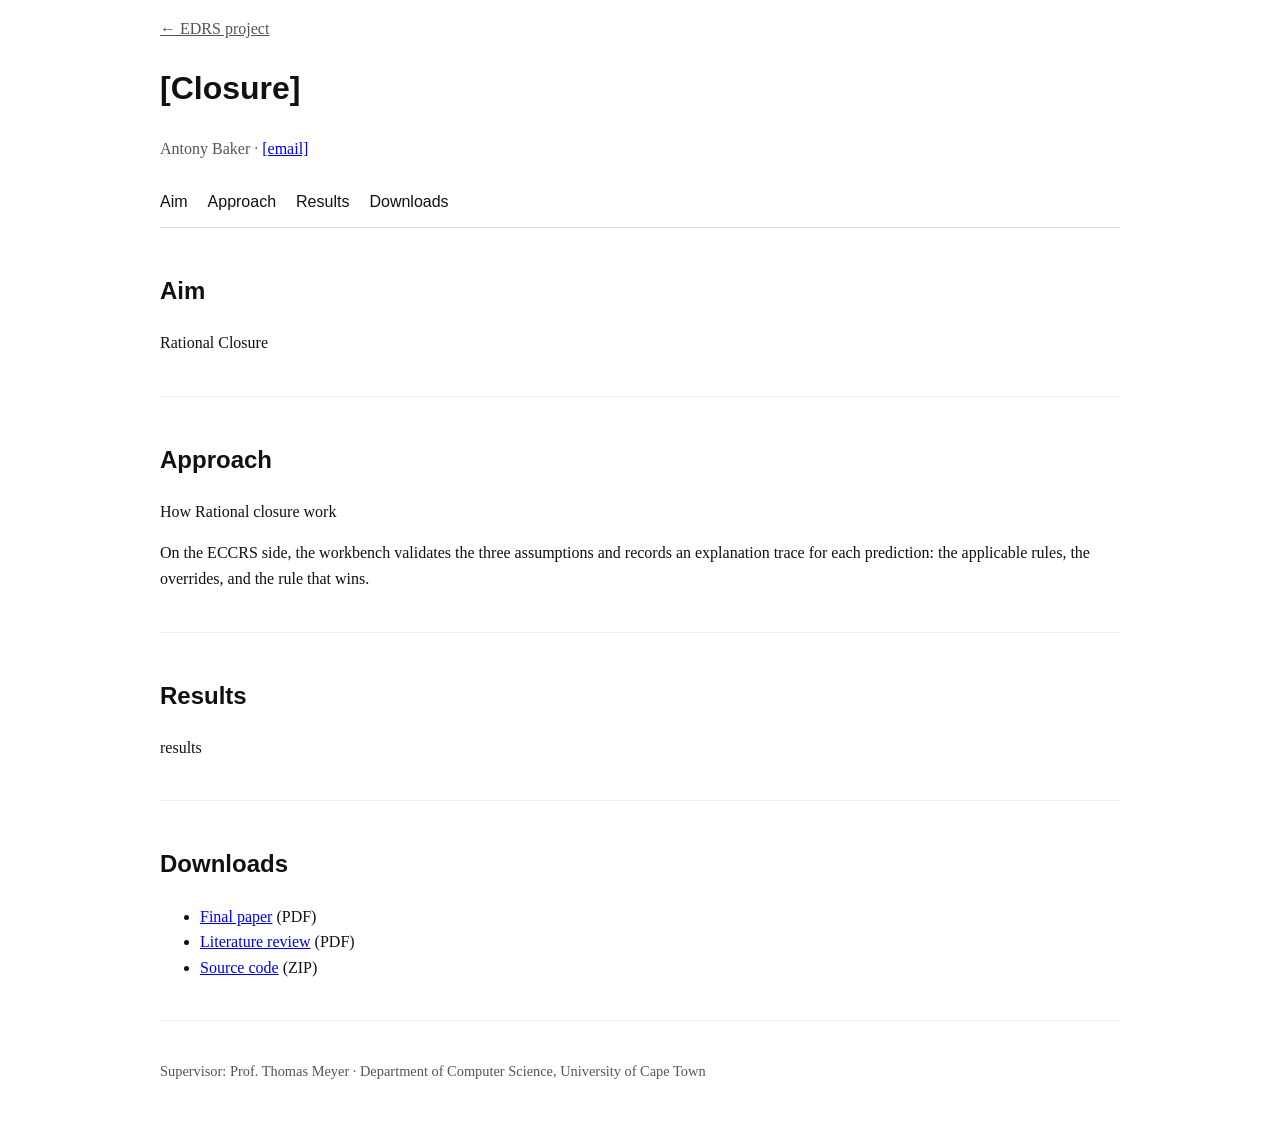
==== antony/index.html @ 64599790 "layout" ====
<!DOCTYPE html>
<html lang="en">
<head>
  <meta charset="utf-8">
  <meta name="viewport" content="width=device-width, initial-scale=1">
  <title>Antony Baker: [Closure] | EDRS</title>
  <link rel="stylesheet" href="../style.css">
</head>
<body>

<header>
  <p class="back"><a href="../index.html">&larr; EDRS project</a></p>
  <h1>[Closure]</h1>
  <p class="byline">Antony Baker &middot; <a href="mailto:[email]">[email]</a></p>
  <nav>
    <a href="#aim">Aim</a>
    <a href="#approach">Approach</a>
    <a href="#results">Results</a>
    <a href="#downloads">Downloads</a>
  </nav>
</header>

<main>

  <section id="aim">
    <h2>Aim</h2>
    <p>
                    Rational Closure
    </p>
  </section>

  <section id="approach">
    <h2>Approach</h2>
    <p>
                    How Rational closure work
    </p>
    <p>
      On the ECCRS side, the workbench validates the three assumptions and records an explanation
      trace for each prediction: the applicable rules, the overrides, and the rule that wins.
    </p>
  </section>

  <section id="results">
    <h2>Results</h2>
    <p>
                    results
    </p>
  </section>

  <section id="downloads">
    <h2>Downloads</h2>
    <ul>
      <li><a href="docs/paper.pdf">Final paper</a> (PDF)</li>
      <li><a href="docs/literature-review.pdf">Literature review</a> (PDF)</li>
      <li><a href="docs/edrs-workbench.zip">Source code</a> (ZIP)</li>
    </ul>
  </section>

</main>

<footer>
  <p>Supervisor: Prof. Thomas Meyer &middot; Department of Computer Science, University of Cape Town</p>
</footer>

</body>
</html>
---- style.css ----
body 
{
  margin: 0;
  font-family: Georgia, "Times New Roman", serif;
  line-height: 1.6;
  color: #111;
  background: #fff;
}

header, main, footer 
{
  max-width: 960px;
  margin: 0 auto;
  padding: 0 20px;
}

header img 
{
    width: 100%; 
    height: auto; 
    display: block; 
}

h1, h2, h3, nav, th, .card strong
{
  font-family: Helvetica, Arial, sans-serif;
}

nav 
{
  display: flex;
  flex-wrap: wrap;
  gap: 20px;
  padding: 12px 0;
  border-bottom: 1px solid #ddd;
}

nav a
{ 
    color: #111; 
    text-decoration: none; 
}
nav a:hover 
{ 
    text-decoration: underline; 
}

section 
{ 
    padding: 24px 0; 
    border-bottom: 1px solid #eee; 
}


figure 
{ 
    margin: 20px 0; 
}

figure img 
{ 
    max-width: 100%; 
    height: auto; 
    display: block; 
    margin: 0 auto; 
}

figcaption 
{ font-size: 0.9em; 
    color: #555; 
    text-align: center;
}

table 
{ 
    border-collapse: collapse; 
    margin: 20px 0; 
    width: 100%; 
}

caption 
{
    text-align: left; 
    font-size: 0.9em; 
    color: #555; 
    margin-bottom: 6px; 
}

th, td 
{ 
    padding: 6px 10px; 
    border-bottom: 1px solid #ddd; 
    text-align: left; 
}

.cards 
{ 
    display: grid; 
    grid-template-columns: repeat(auto-fit, minmax(220px, 1fr)); 
    gap: 16px; 
}

.card 
{
    display: block;
    padding: 16px; 
    border: 1px solid #ddd; 
    color: #111; 
    text-decoration: none; 
}

.card span 
{
    display: block; 
    color: #555; 
}

.card:hover 
{ 
    border-color: #111; 
}

.back a, .byline 
{
    color: #555; 
}

footer 
{ 
    padding: 24px 20px; 
    font-size: 0.9em; 
    color: #555; 
}
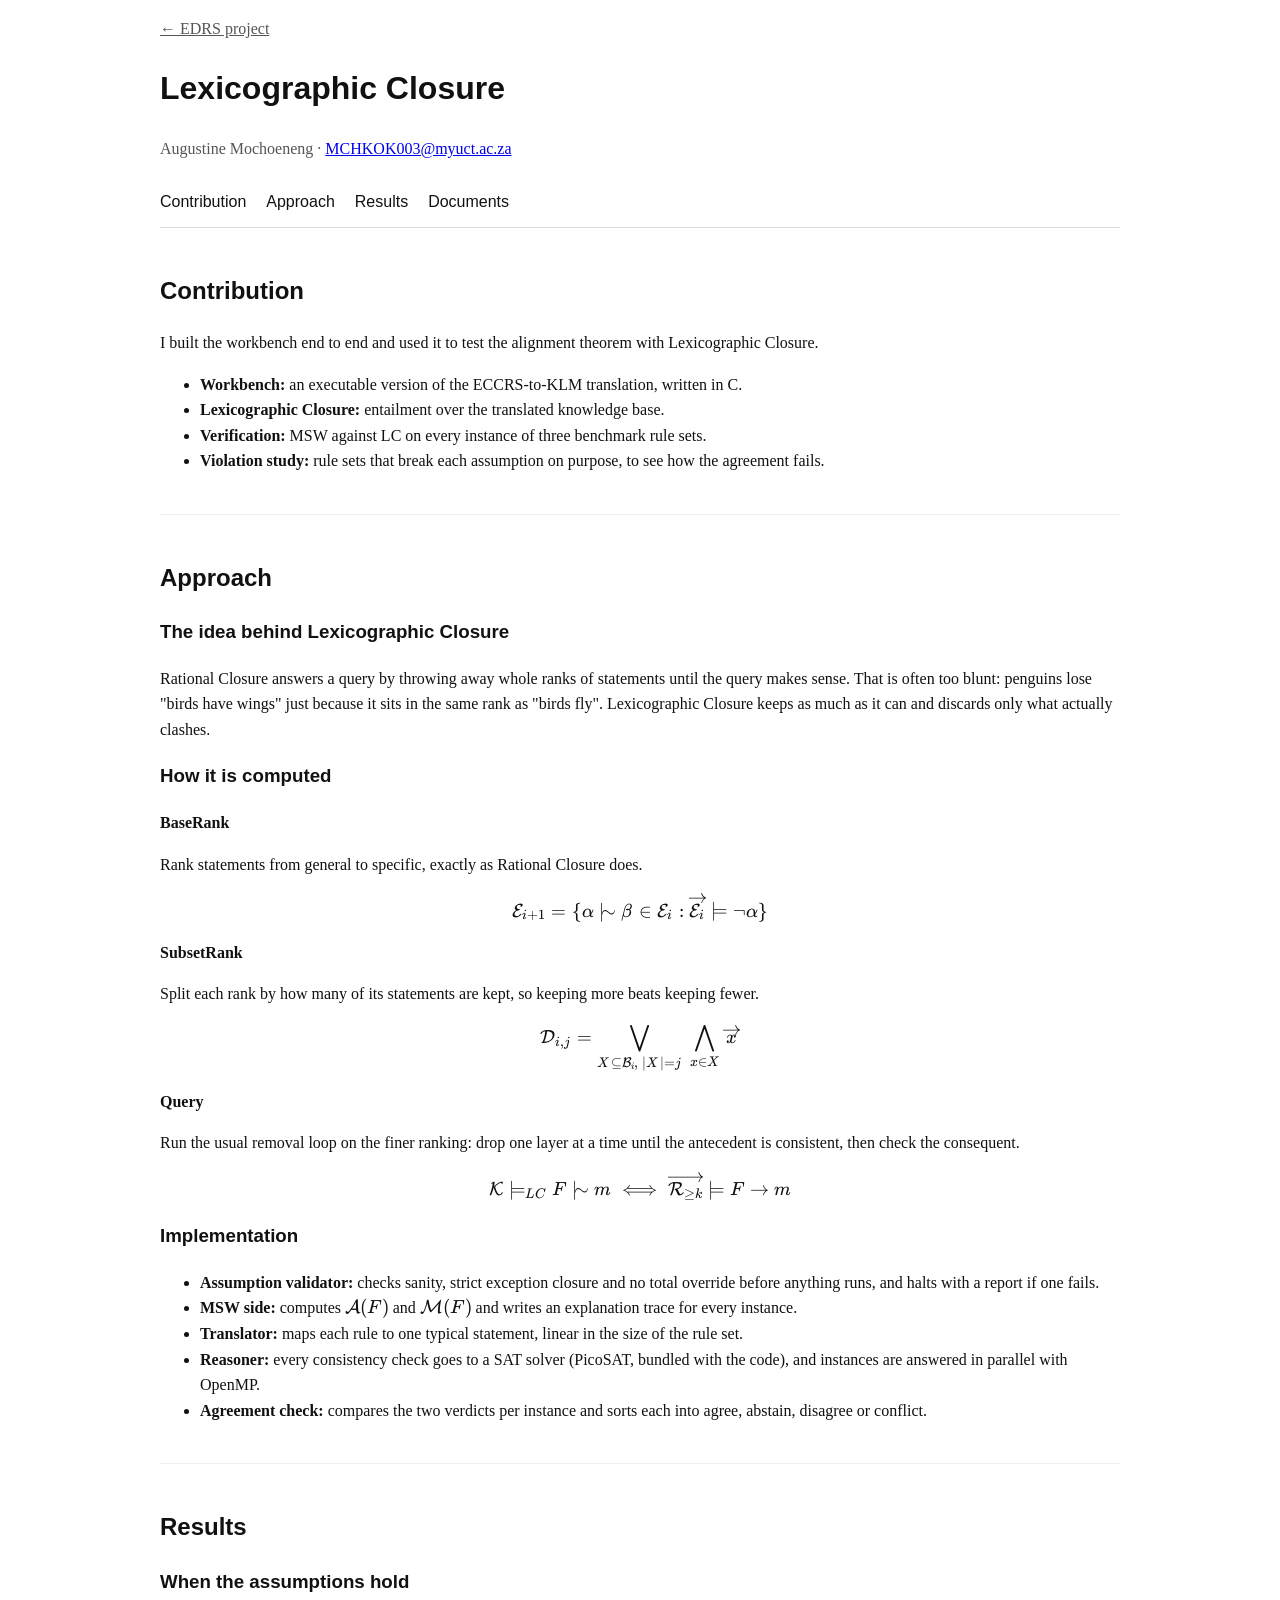
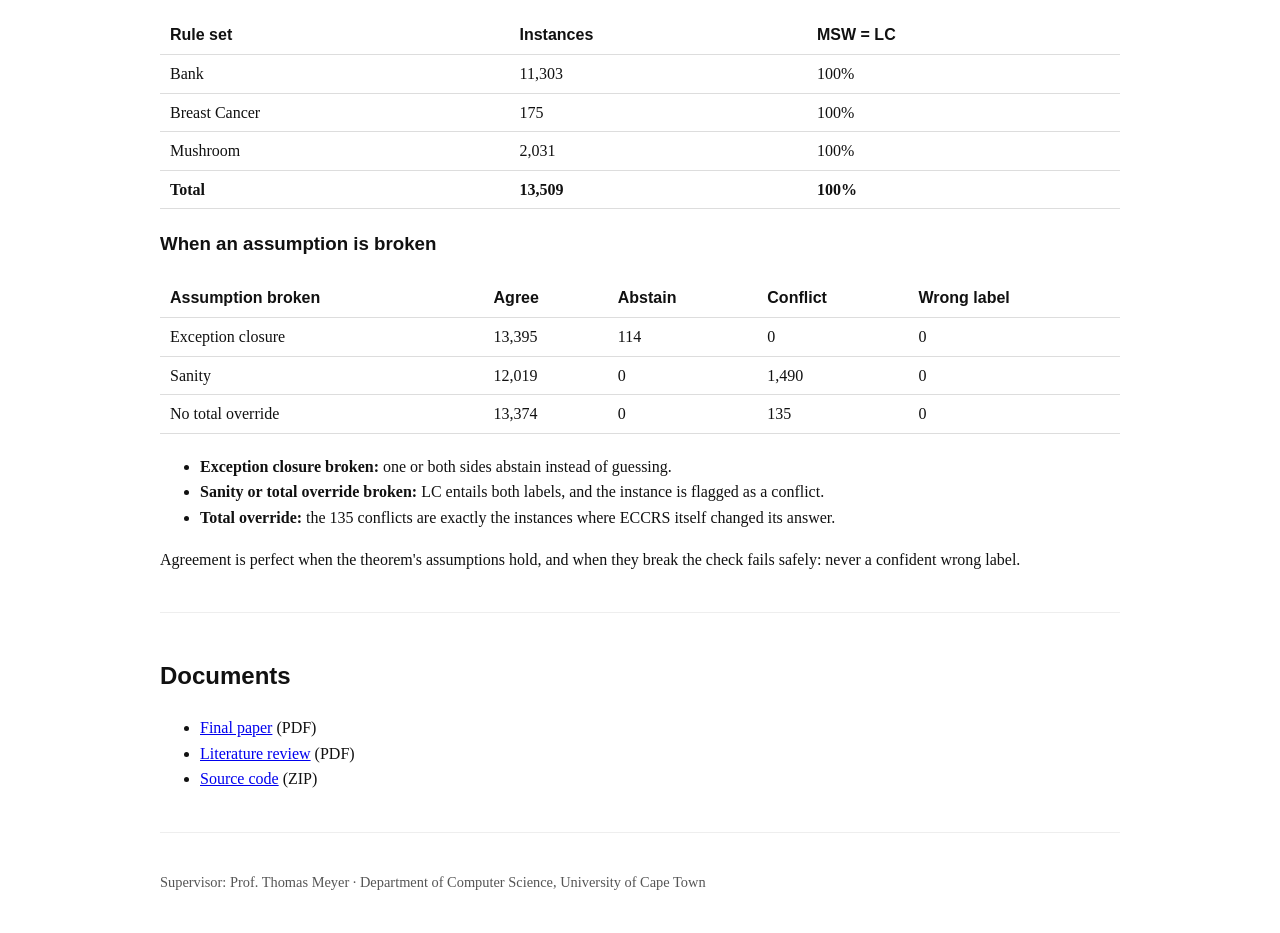
==== commit 125b8f4d: "different contributions" ====
--- a/antony/index.html
+++ b/antony/index.html
@@ -3,52 +3,147 @@
 <head>
   <meta charset="utf-8">
   <meta name="viewport" content="width=device-width, initial-scale=1">
-  <title>Antony Baker: [Closure] | EDRS</title>
+  <title>Augustine Mochoeneng: Lexicographic Closure | EDRS</title>
   <link rel="stylesheet" href="../style.css">
+  <link rel="stylesheet" href="../katex/katex.min.css">
+  <script defer src="../katex/katex.min.js"></script>
+  <script defer src="../katex/contrib/auto-render.min.js"></script>
+  <script>
+    document.addEventListener("DOMContentLoaded", function () {
+      renderMathInElement(document.body, {
+        delimiters: [
+          { left: "$$", right: "$$", display: true },
+          { left: "$", right: "$", display: false }
+        ],
+        macros: { "\\dent": "\\mathrel{\\mid\\!\\sim}" }
+      });
+    });
+  </script>
 </head>
 <body>
 
 <header>
   <p class="back"><a href="../index.html">&larr; EDRS project</a></p>
-  <h1>[Closure]</h1>
-  <p class="byline">Antony Baker &middot; <a href="mailto:[email]">[email]</a></p>
+  <h1>Lexicographic Closure</h1>
+  <p class="byline">Augustine Mochoeneng &middot; <a href="mailto:MCHKOK003@myuct.ac.za">MCHKOK003@myuct.ac.za</a></p>
   <nav>
-    <a href="#aim">Aim</a>
+    <a href="#contribution">Contribution</a>
     <a href="#approach">Approach</a>
     <a href="#results">Results</a>
-    <a href="#downloads">Downloads</a>
+    <a href="#documents">Documents</a>
   </nav>
 </header>
 
 <main>
 
-  <section id="aim">
-    <h2>Aim</h2>
+  <section id="contribution" class="explain">
+    <h2>Contribution</h2>
+    <p class="lead">
+      I built the workbench end to end and used it to test the alignment theorem with
+      Lexicographic Closure.
+    </p>
+    <ul class="rules">
+      <li><b>Workbench:</b> an executable version of the ECCRS-to-KLM translation, written in C.</li>
+      <li><b>Lexicographic Closure:</b> entailment over the translated knowledge base.</li>
+      <li><b>Verification:</b> MSW against LC on every instance of three benchmark rule sets.</li>
+      <li><b>Violation study:</b> rule sets that break each assumption on purpose, to see how the
+        agreement fails.</li>
+    </ul>
+  </section>
+
+  <section id="approach" class="explain">
+    <h2>Approach</h2>
+
+    <h3>The idea behind Lexicographic Closure</h3>
     <p>
-                    Rational Closure
+      Rational Closure answers a query by throwing away whole ranks of statements until the
+      query makes sense. That is often too blunt: penguins lose "birds have wings" just because
+      it sits in the same rank as "birds fly". Lexicographic Closure keeps as much as it can and
+      discards only what actually clashes.
+    </p>
+
+    <h3>How it is computed</h3>
+    <div class="steps">
+      <div class="step">
+        <div class="what">
+          <strong>BaseRank</strong>
+          <p>Rank statements from general to specific, exactly as Rational Closure does.</p>
+        </div>
+        $$\mathcal{E}_{i+1} = \{ \alpha \dent \beta \in \mathcal{E}_i : \overrightarrow{\mathcal{E}_i} \models \neg\alpha \}$$
+      </div>
+      <div class="step">
+        <div class="what">
+          <strong>SubsetRank</strong>
+          <p>Split each rank by how many of its statements are kept, so keeping more beats keeping fewer.</p>
+        </div>
+        $$\mathcal{D}_{i,j} = \bigvee_{X \subseteq \mathcal{B}_i,\ |X| = j} \ \bigwedge_{x \in X} \overrightarrow{x}$$
+      </div>
+      <div class="step">
+        <div class="what">
+          <strong>Query</strong>
+          <p>Run the usual removal loop on the finer ranking: drop one layer at a time until the
+            antecedent is consistent, then check the consequent.</p>
+        </div>
+        $$\mathcal{K} \models_{LC} F \dent m \iff \overrightarrow{\mathcal{R}_{\geq k}} \models F \rightarrow m$$
+      </div>
+    </div>
+
+    <h3>Implementation</h3>
+    <ul class="rules">
+      <li><b>Assumption validator:</b> checks sanity, strict exception closure and no total override
+        before anything runs, and halts with a report if one fails.</li>
+      <li><b>MSW side:</b> computes $\mathcal{A}(F)$ and $\mathcal{M}(F)$ and writes an explanation
+        trace for every instance.</li>
+      <li><b>Translator:</b> maps each rule to one typical statement, linear in the size of the rule set.</li>
+      <li><b>Reasoner:</b> every consistency check goes to a SAT solver (PicoSAT, bundled with the
+        code), and instances are answered in parallel with OpenMP.</li>
+      <li><b>Agreement check:</b> compares the two verdicts per instance and sorts each into agree,
+        abstain, disagree or conflict.</li>
+    </ul>
+  </section>
+
+  <section id="results" class="explain">
+    <h2>Results</h2>
+
+    <h3>When the assumptions hold</h3>
+    <table>
+      <thead>
+        <tr><th>Rule set</th><th>Instances</th><th>MSW = LC</th></tr>
+      </thead>
+      <tbody>
+        <tr><td>Bank</td><td>11,303</td><td>100%</td></tr>
+        <tr><td>Breast Cancer</td><td>175</td><td>100%</td></tr>
+        <tr><td>Mushroom</td><td>2,031</td><td>100%</td></tr>
+        <tr><td><b>Total</b></td><td><b>13,509</b></td><td><b>100%</b></td></tr>
+      </tbody>
+    </table>
+
+    <h3>When an assumption is broken</h3>
+    <table>
+      <thead>
+        <tr><th>Assumption broken</th><th>Agree</th><th>Abstain</th><th>Conflict</th><th>Wrong label</th></tr>
+      </thead>
+      <tbody>
+        <tr><td>Exception closure</td><td>13,395</td><td>114</td><td>0</td><td>0</td></tr>
+        <tr><td>Sanity</td><td>12,019</td><td>0</td><td>1,490</td><td>0</td></tr>
+        <tr><td>No total override</td><td>13,374</td><td>0</td><td>135</td><td>0</td></tr>
+      </tbody>
+    </table>
+    <ul class="rules">
+      <li><b>Exception closure broken:</b> one or both sides abstain instead of guessing.</li>
+      <li><b>Sanity or total override broken:</b> LC entails both labels, and the instance is
+        flagged as a conflict.</li>
+      <li><b>Total override:</b> the 135 conflicts are exactly the instances where ECCRS itself
+        changed its answer.</li>
+    </ul>
+    <p class="punchline">
+      Agreement is perfect when the theorem's assumptions hold, and when they break the check
+      fails safely: never a confident wrong label.
     </p>
   </section>
 
-  <section id="approach">
-    <h2>Approach</h2>
-    <p>
-                    How Rational closure work
-    </p>
-    <p>
-      On the ECCRS side, the workbench validates the three assumptions and records an explanation
-      trace for each prediction: the applicable rules, the overrides, and the rule that wins.
-    </p>
-  </section>
-
-  <section id="results">
-    <h2>Results</h2>
-    <p>
-                    results
-    </p>
-  </section>
-
-  <section id="downloads">
-    <h2>Downloads</h2>
+  <section id="documents">
+    <h2>Documents</h2>
     <ul>
       <li><a href="docs/paper.pdf">Final paper</a> (PDF)</li>
       <li><a href="docs/literature-review.pdf">Literature review</a> (PDF)</li>
@@ -64,4 +159,3 @@
 
 </body>
 </html>
-
--- a/style.css
+++ b/style.css
@@ -52,6 +52,10 @@
     border-bottom: 1px solid #eee; 
 }
 
+dt { font-family: Helvetica, Arial, sans-serif; font-weight: bold; margin-top: 12px; }
+dd { margin: 4px 0 0 20px; }
+code { font-family: "Courier New", monospace; }
+
 
 figure 
 { 
@@ -133,3 +137,197 @@
     color: #555; 
 }
 
+
+#eccrs .lead { font-size: 1.2em; }
+
+#eccrs .rules { display: grid; gap: 10px; margin: 16px 0; }
+#eccrs .rule {
+  display: flex;
+  flex-wrap: wrap;
+  align-items: center;
+  gap: 12px;
+  padding: 12px 16px;
+  border: 1px solid #ddd;
+  border-radius: 10px;
+  font-family: Helvetica, Arial, sans-serif;
+}
+#eccrs .rule.exception { margin-left: 32px; border-left: 4px solid #3F86C2; }
+#eccrs .rid { font-weight: bold; min-width: 28px; }
+#eccrs .body { flex: 1; }
+#eccrs .label { padding: 2px 12px; border-radius: 999px; font-size: 0.85em; font-weight: bold; }
+#eccrs .label.yes { background: #EAF3FB; color: #3F86C2; }
+#eccrs .label.no { background: #111; color: #fff; }
+#eccrs .tag { width: 100%; font-size: 0.8em; color: #3F86C2; margin-left: 40px; }
+
+#eccrs .steps { display: grid; gap: 12px; margin: 16px 0; }
+#eccrs .step {
+  display: flex;
+  flex-wrap: wrap;
+  align-items: center;
+  gap: 8px 24px;
+  padding: 16px 18px;
+  border: 1px solid #ddd;
+  border-radius: 12px;
+  overflow-x: auto;
+}
+#eccrs .lead 
+{
+    font-size: 1.2em; 
+}
+
+#eccrs .rules
+{
+  list-style: none;
+  padding: 0;
+  margin: 16px 0;
+}
+
+#eccrs .rules li
+{
+  padding: 4px 0;
+}
+
+#eccrs .tag
+{
+  font-size: 0.85em;
+  color: #555;
+}
+
+#eccrs .steps
+{
+  display: grid;
+  gap: 12px;
+  margin: 16px 0;
+}
+
+#eccrs .step
+{
+  display: flex;
+  flex-wrap: wrap;
+  align-items: center;
+  gap: 8px 24px;
+  padding: 16px 18px;
+  border: 1px solid #ddd;
+  border-radius: 12px;
+  overflow-x: auto;
+}
+
+#eccrs .step .what
+{
+  flex: 0 1 300px;
+}
+
+#eccrs .step strong
+{
+  font-family: Helvetica, Arial, sans-serif;
+}
+
+#eccrs .step p
+{
+  margin: 6px 0 0;
+  color: #555;
+}
+
+#eccrs .step .katex-display
+{
+  flex: 1;
+  margin: 0;
+}
+
+#eccrs .note
+{
+  font-size: 0.9em;
+  color: #555;
+}
+
+#eccrs .trace
+{
+  list-style: none;
+  padding: 0;
+  margin: 16px 0;
+}
+
+#eccrs .trace li
+{
+  padding: 6px 0;
+}
+
+#eccrs .trace .k
+{
+  display: inline-block;
+  min-width: 80px;
+  font-family: Helvetica, Arial, sans-serif;
+  font-size: 0.8em;
+  font-weight: bold;
+  text-transform: uppercase;
+  letter-spacing: 0.06em;
+  color: #3F86C2;
+}
+
+#eccrs .trace li.answer
+{
+  font-weight: bold;
+  font-size: 1.15em;
+}
+
+#eccrs .punchline
+{
+  font-size: 1.1em;
+}
+
+.wb
+{
+  width: 100%;
+  height: auto;
+  display: block;
+}
+
+.wb .lines
+{
+  fill: none;
+  stroke: #111;
+  stroke-width: 1.6;
+}
+
+.wb marker path
+{
+  fill: #111;
+}
+
+.wb rect
+{
+  stroke: #111;
+  stroke-width: 1.6;
+  transition: fill 0.15s;
+}
+
+.wb a text
+{
+  font: bold 17px Helvetica, Arial, sans-serif;
+  text-anchor: middle;
+  dominant-baseline: central;
+  fill: #111;
+  pointer-events: none;
+}
+
+.wb a
+{
+  cursor: pointer;
+}
+
+.wb a:hover rect,
+.wb a:focus rect
+{
+  fill: #CFE3F6;
+}
+
+.wb .lbl
+{
+  font: italic 13px Georgia, serif;
+  fill: #555;
+}
+
+html
+{
+  scroll-behavior: smooth;
+}
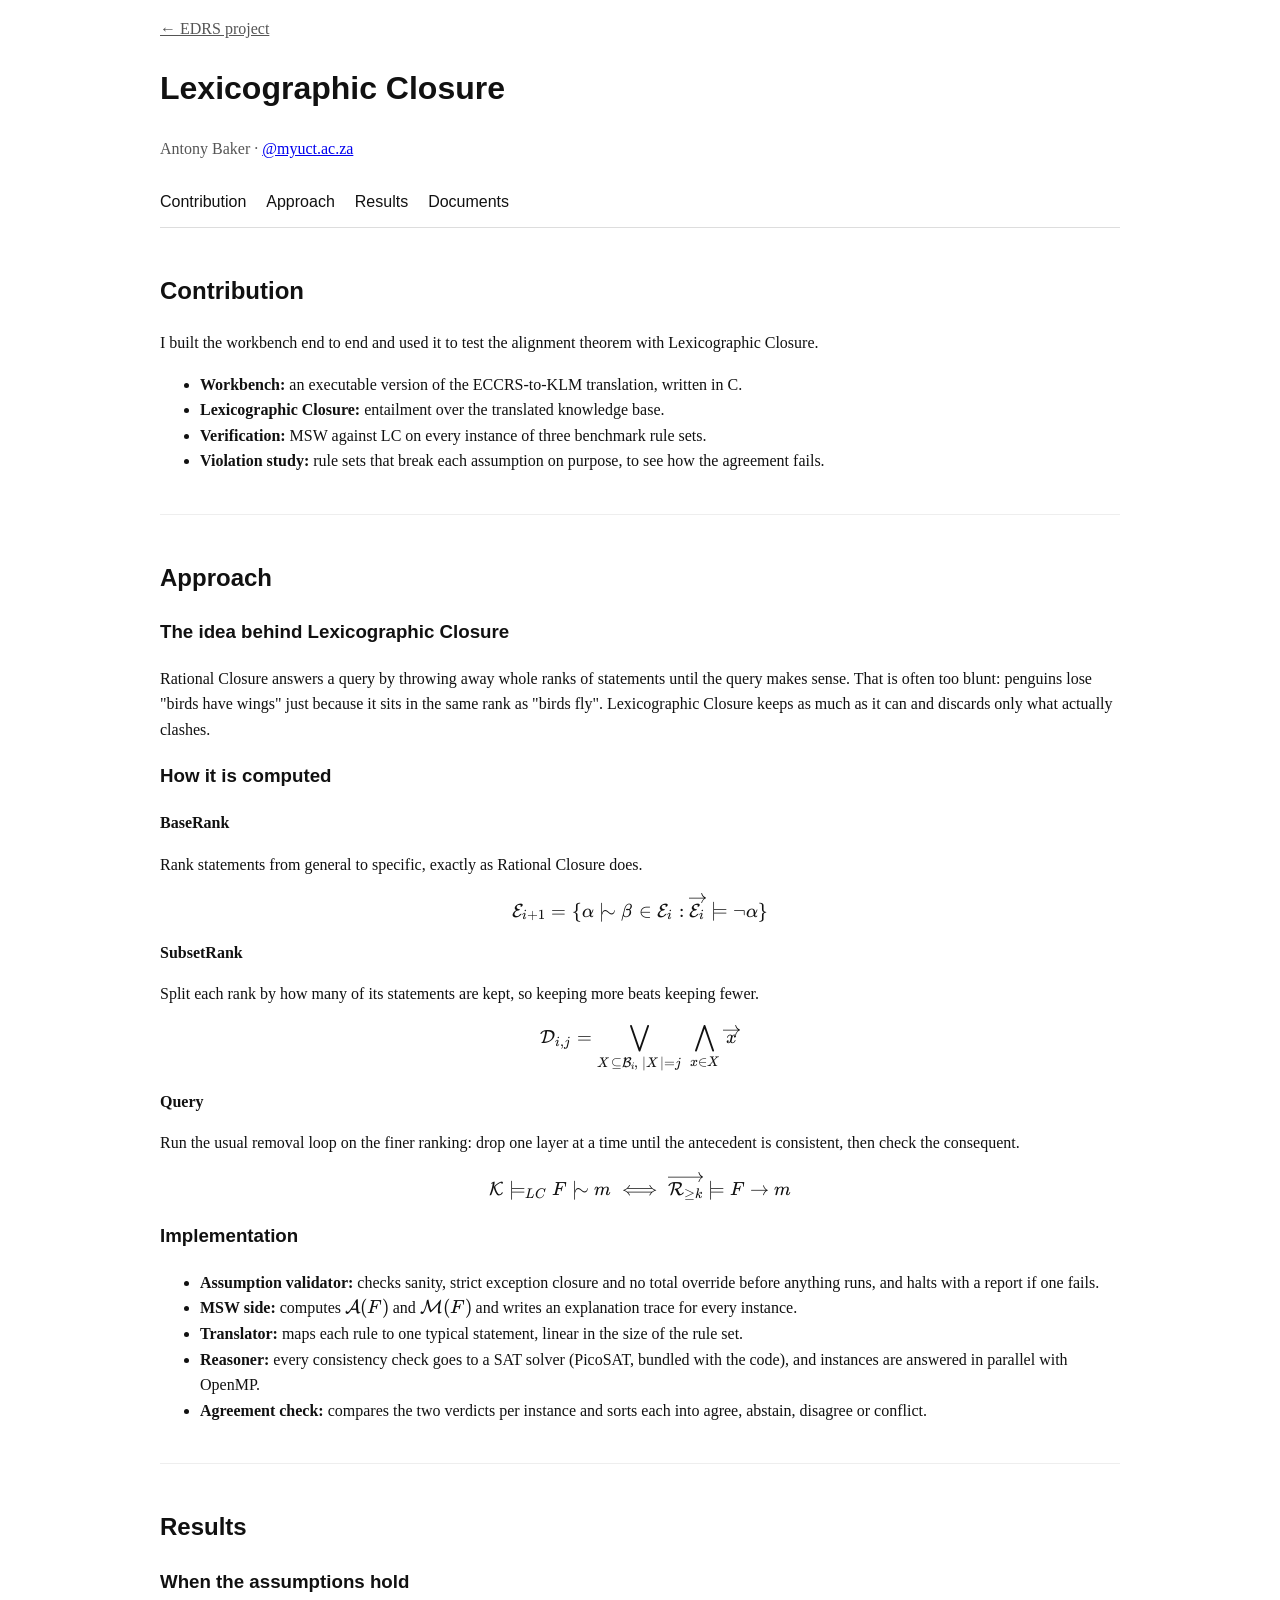
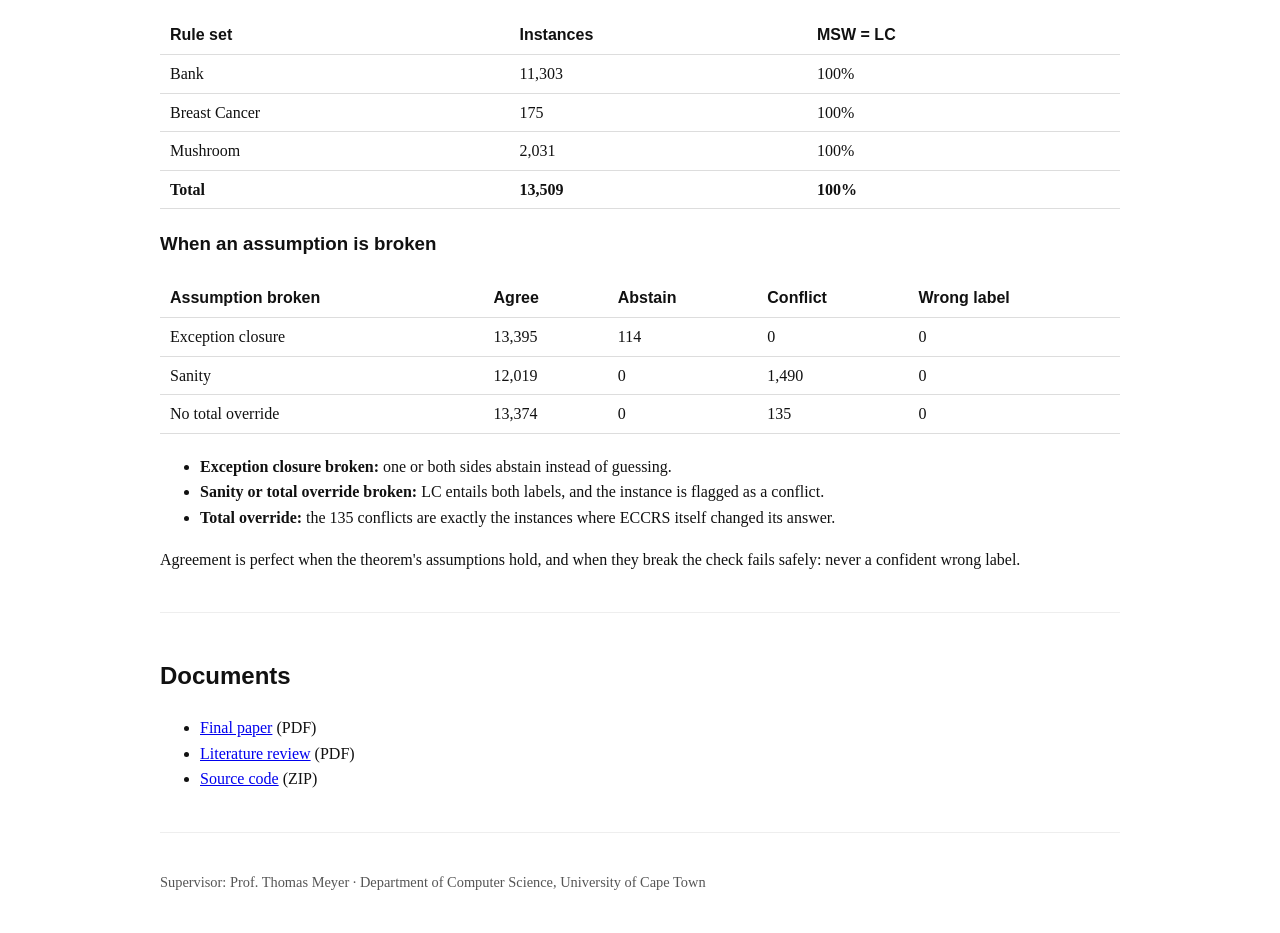
==== commit 311a8f1d: "dan's page" ====
--- a/antony/index.html
+++ b/antony/index.html
@@ -25,7 +25,7 @@
 <header>
   <p class="back"><a href="../index.html">&larr; EDRS project</a></p>
   <h1>Lexicographic Closure</h1>
-  <p class="byline">Augustine Mochoeneng &middot; <a href="mailto:MCHKOK003@myuct.ac.za">MCHKOK003@myuct.ac.za</a></p>
+  <p class="byline">Antony Baker &middot; <a href="mailto:MCHKOK003@myuct.ac.za">@myuct.ac.za</a></p>
   <nav>
     <a href="#contribution">Contribution</a>
     <a href="#approach">Approach</a>
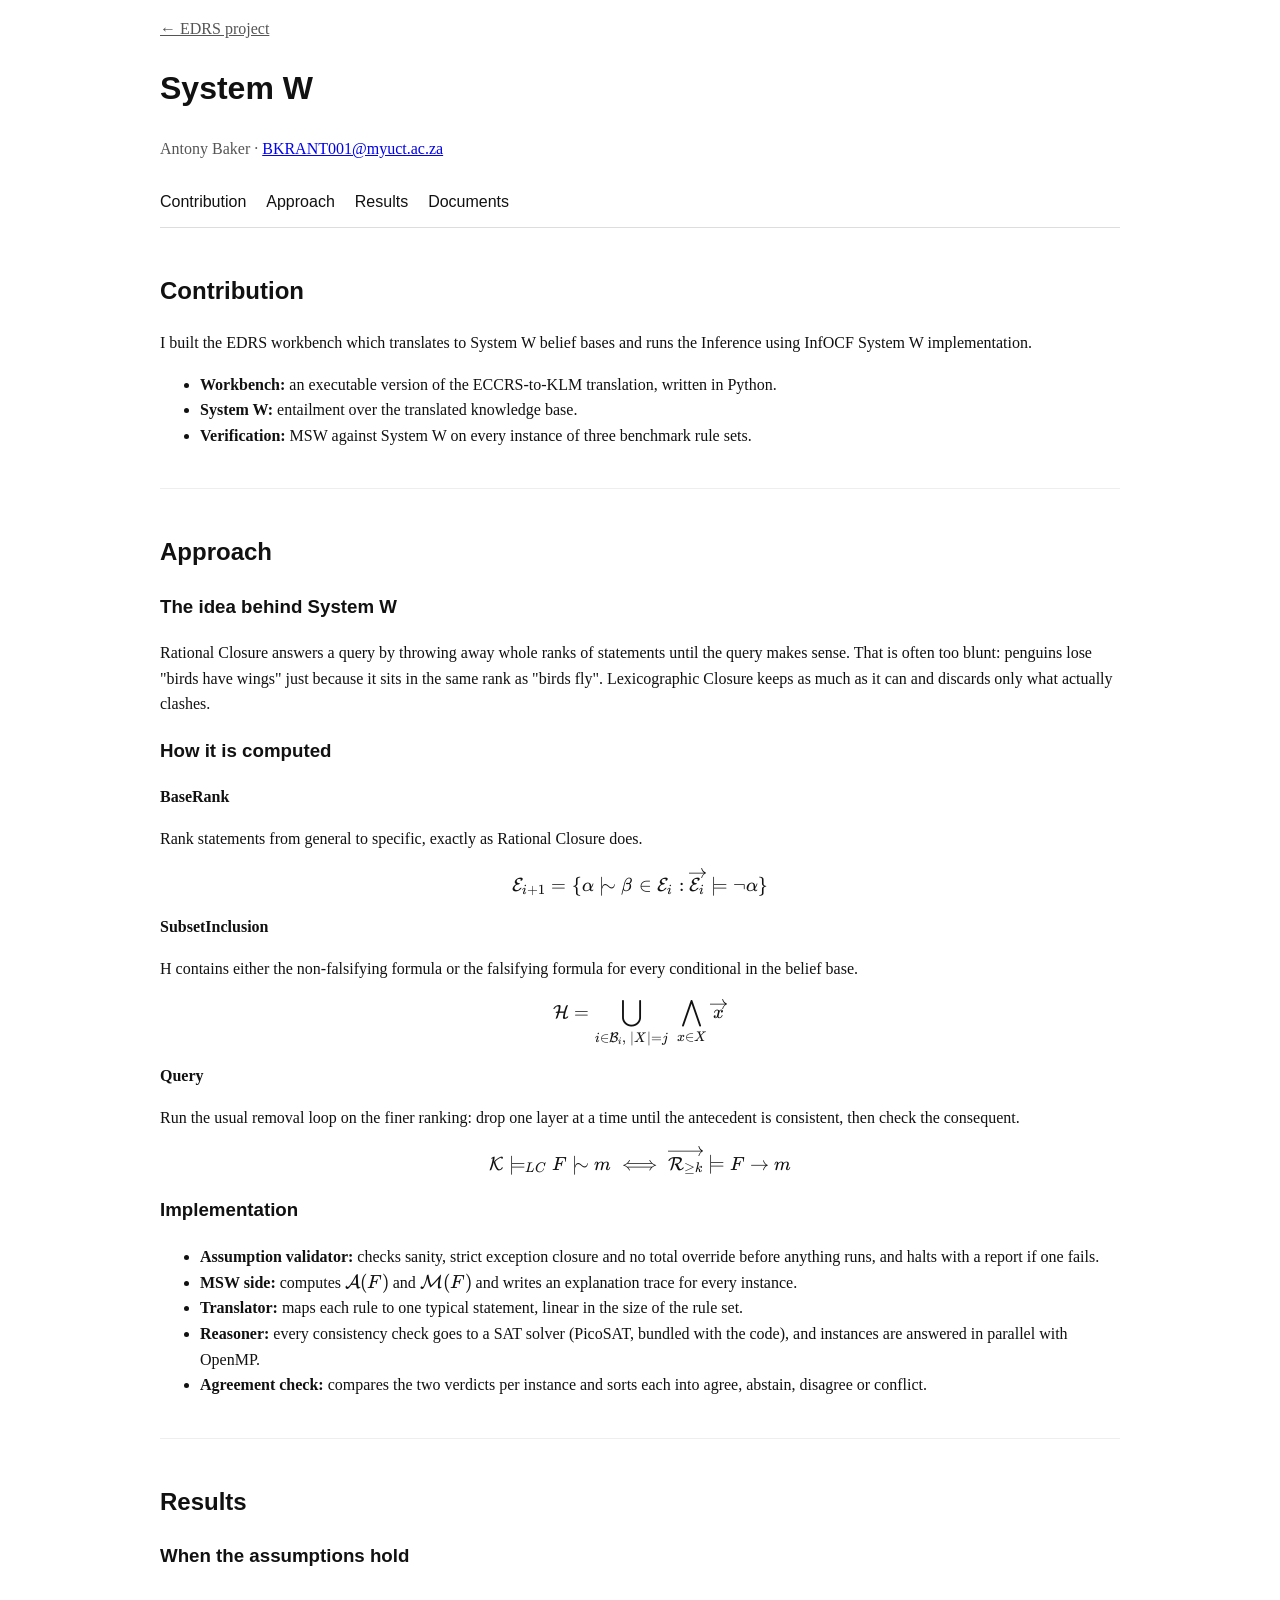
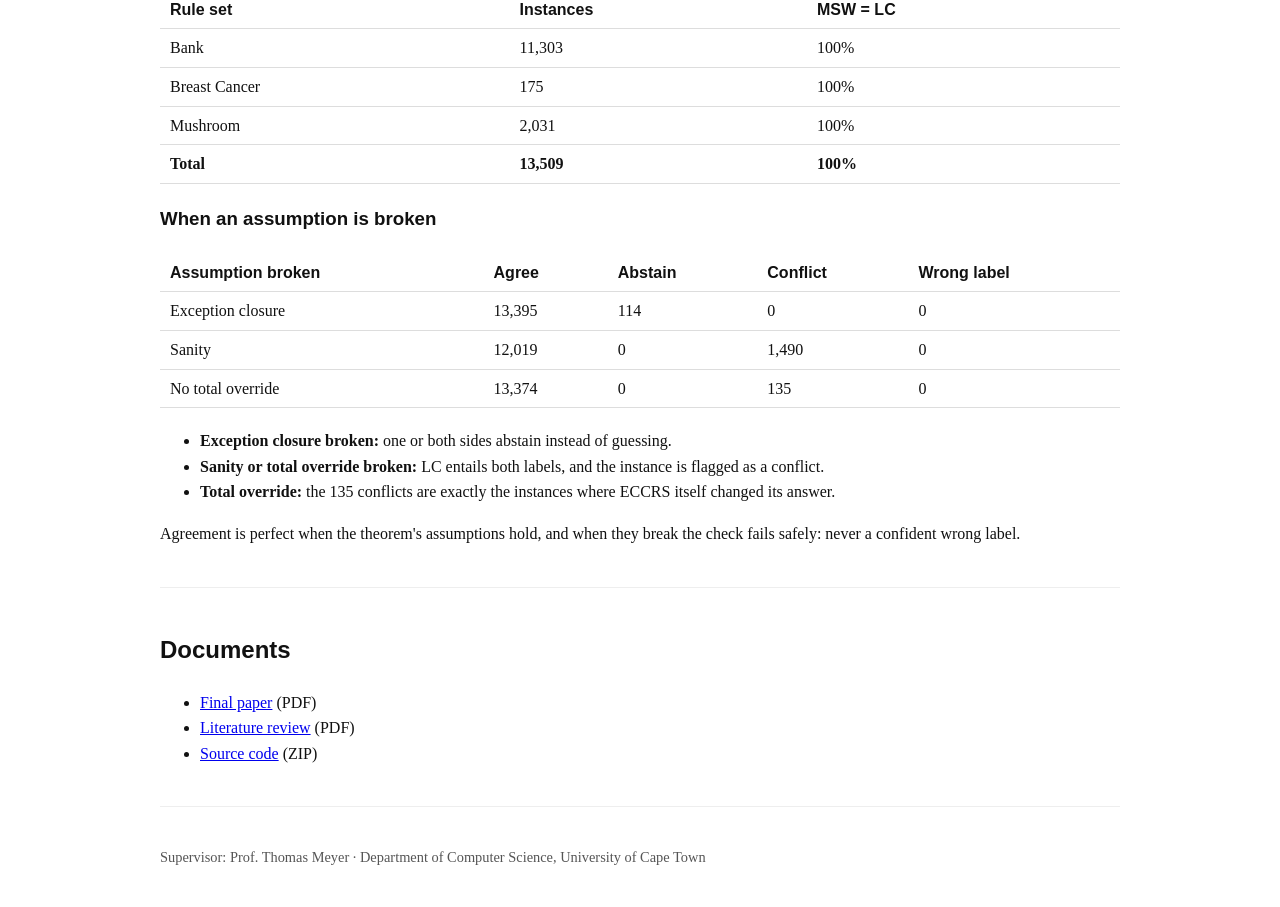
==== commit e9cc55fd: "Added Paper and lit review" ====
--- a/antony/index.html
+++ b/antony/index.html
@@ -24,8 +24,8 @@
 
 <header>
   <p class="back"><a href="../index.html">&larr; EDRS project</a></p>
-  <h1>Lexicographic Closure</h1>
-  <p class="byline">Antony Baker &middot; <a href="mailto:MCHKOK003@myuct.ac.za">@myuct.ac.za</a></p>
+  <h1>System W</h1>
+  <p class="byline">Antony Baker &middot; <a href="mailto:BKRANT001@myuct.ac.za">BKRANT001@myuct.ac.za</a></p>
   <nav>
     <a href="#contribution">Contribution</a>
     <a href="#approach">Approach</a>
@@ -39,22 +39,21 @@
   <section id="contribution" class="explain">
     <h2>Contribution</h2>
     <p class="lead">
-      I built the workbench end to end and used it to test the alignment theorem with
-      Lexicographic Closure.
+      I built the EDRS workbench which translates to System W 
+      belief bases and runs the Inference using InfOCF System W 
+      implementation.
     </p>
     <ul class="rules">
-      <li><b>Workbench:</b> an executable version of the ECCRS-to-KLM translation, written in C.</li>
-      <li><b>Lexicographic Closure:</b> entailment over the translated knowledge base.</li>
-      <li><b>Verification:</b> MSW against LC on every instance of three benchmark rule sets.</li>
-      <li><b>Violation study:</b> rule sets that break each assumption on purpose, to see how the
-        agreement fails.</li>
+      <li><b>Workbench:</b> an executable version of the ECCRS-to-KLM translation, written in Python.</li>
+      <li><b>System W:</b> entailment over the translated knowledge base.</li>
+      <li><b>Verification:</b> MSW against System W on every instance of three benchmark rule sets.</li>
     </ul>
   </section>
 
   <section id="approach" class="explain">
     <h2>Approach</h2>
 
-    <h3>The idea behind Lexicographic Closure</h3>
+    <h3>The idea behind System W</h3>
     <p>
       Rational Closure answers a query by throwing away whole ranks of statements until the
       query makes sense. That is often too blunt: penguins lose "birds have wings" just because
@@ -73,10 +72,10 @@
       </div>
       <div class="step">
         <div class="what">
-          <strong>SubsetRank</strong>
-          <p>Split each rank by how many of its statements are kept, so keeping more beats keeping fewer.</p>
+          <strong>SubsetInclusion</strong>
+          <p>H contains either the non-falsifying formula or the falsifying formula for every conditional in the belief base.</p>
         </div>
-        $$\mathcal{D}_{i,j} = \bigvee_{X \subseteq \mathcal{B}_i,\ |X| = j} \ \bigwedge_{x \in X} \overrightarrow{x}$$
+        $$\mathcal{H} = \bigcup_{i \in \mathcal{B}_i,\ |X| = j} \ \bigwedge_{x \in X} \overrightarrow{x}$$
       </div>
       <div class="step">
         <div class="what">
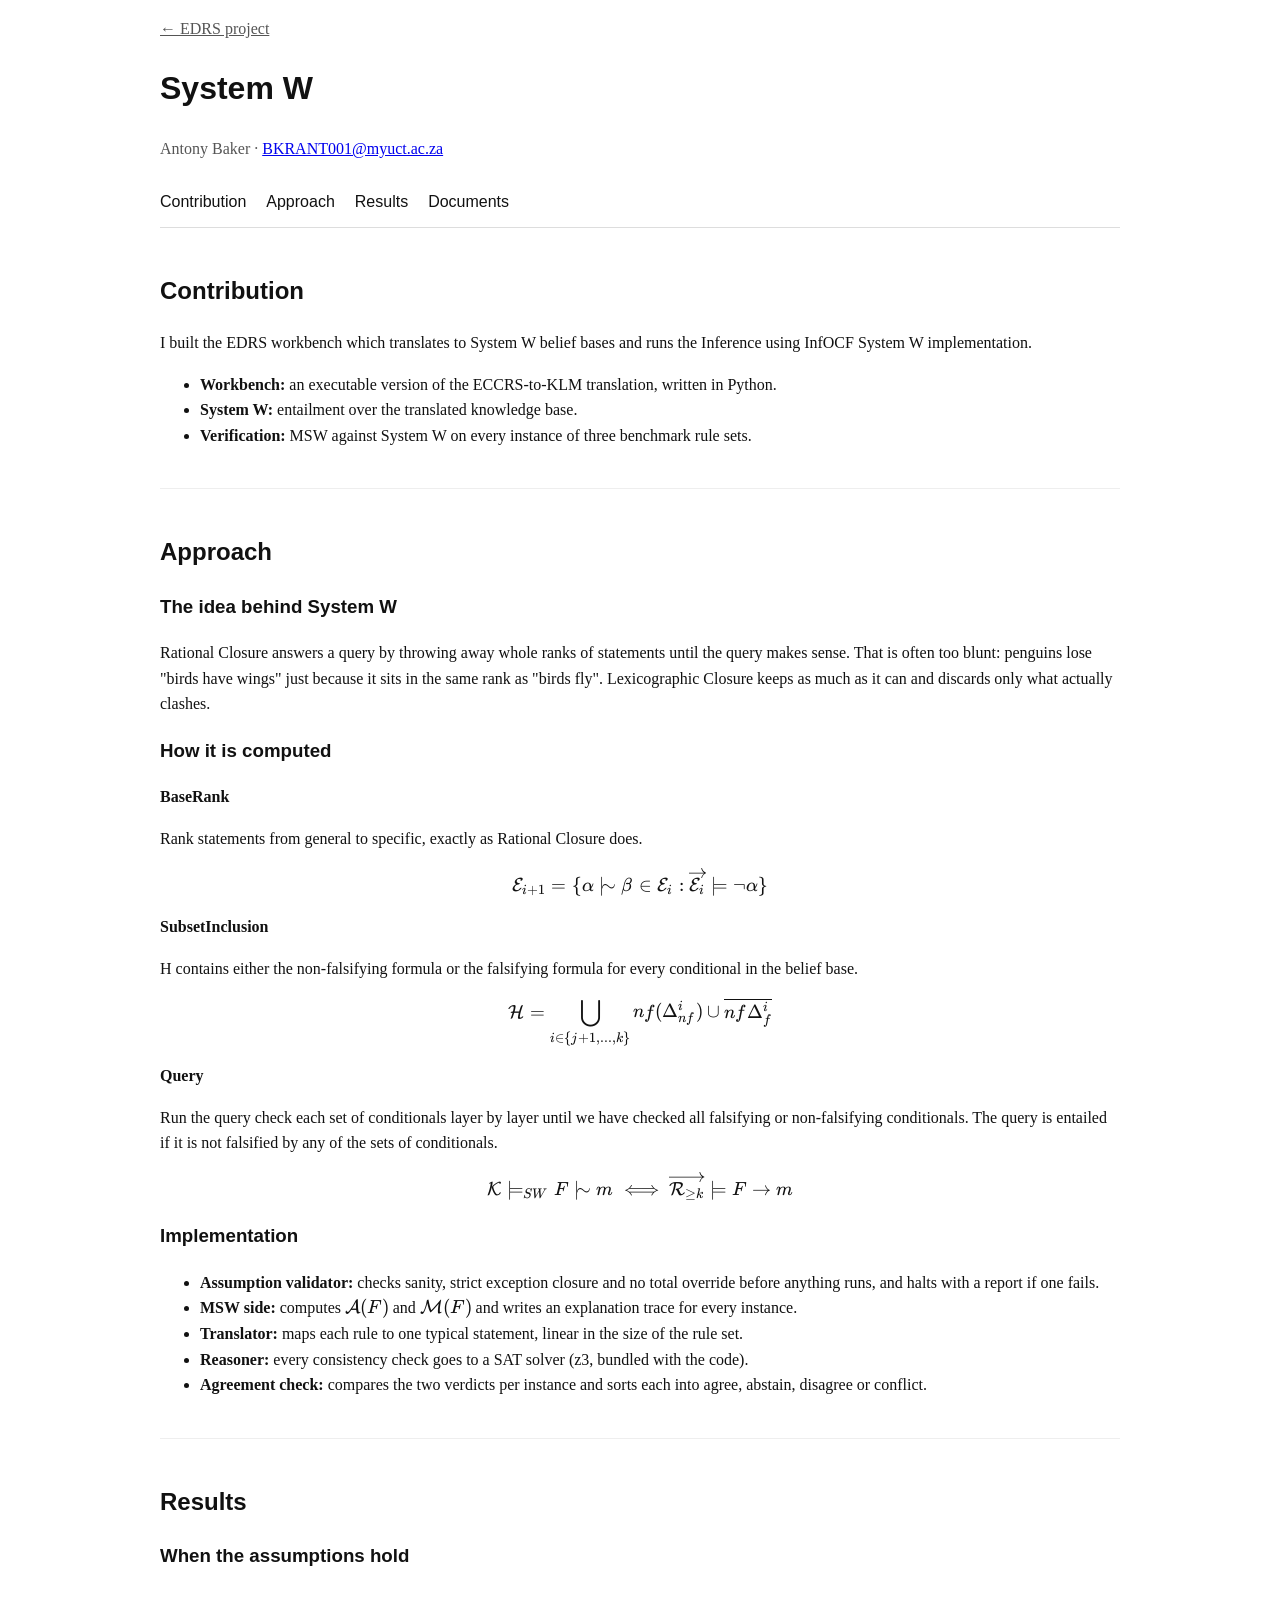
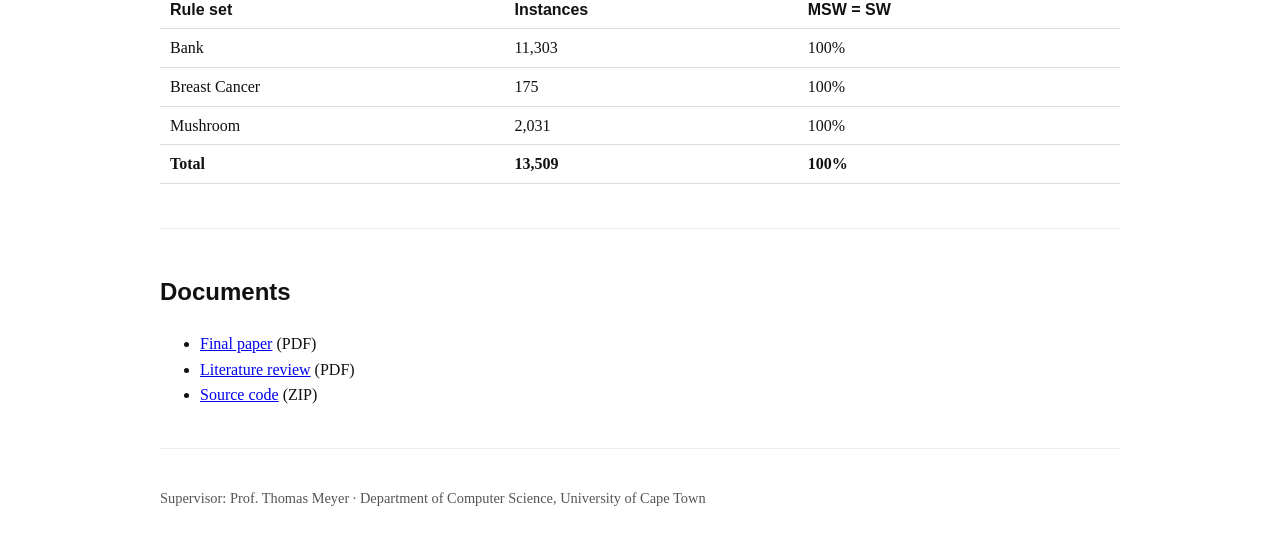
==== commit b6db4696: "Added System W page" ====
--- a/antony/index.html
+++ b/antony/index.html
@@ -75,15 +75,18 @@
           <strong>SubsetInclusion</strong>
           <p>H contains either the non-falsifying formula or the falsifying formula for every conditional in the belief base.</p>
         </div>
-        $$\mathcal{H} = \bigcup_{i \in \mathcal{B}_i,\ |X| = j} \ \bigwedge_{x \in X} \overrightarrow{x}$$
+        $$\mathcal{H} = \bigcup_{i \in \{j+1,...,k\}} nf(\Delta_{nf}^i) \cup \overline{nf\Delta_{f}^i}$$
       </div>
       <div class="step">
         <div class="what">
           <strong>Query</strong>
-          <p>Run the usual removal loop on the finer ranking: drop one layer at a time until the
-            antecedent is consistent, then check the consequent.</p>
+          <p>Run the query check each set of conditionals layer by layer until 
+            we have checked all falsifying or non-falsifying conditionals. The query is entailed
+            if it is not falsified by any of the sets of conditionals.
+          </p>
+            
         </div>
-        $$\mathcal{K} \models_{LC} F \dent m \iff \overrightarrow{\mathcal{R}_{\geq k}} \models F \rightarrow m$$
+        $$\mathcal{K} \models_{SW} F \dent m \iff \overrightarrow{\mathcal{R}_{\geq k}} \models F \rightarrow m$$
       </div>
     </div>
 
@@ -94,8 +97,8 @@
       <li><b>MSW side:</b> computes $\mathcal{A}(F)$ and $\mathcal{M}(F)$ and writes an explanation
         trace for every instance.</li>
       <li><b>Translator:</b> maps each rule to one typical statement, linear in the size of the rule set.</li>
-      <li><b>Reasoner:</b> every consistency check goes to a SAT solver (PicoSAT, bundled with the
-        code), and instances are answered in parallel with OpenMP.</li>
+      <li><b>Reasoner:</b> every consistency check goes to a SAT solver (z3, bundled with the
+        code).</li>
       <li><b>Agreement check:</b> compares the two verdicts per instance and sorts each into agree,
         abstain, disagree or conflict.</li>
     </ul>
@@ -107,7 +110,7 @@
     <h3>When the assumptions hold</h3>
     <table>
       <thead>
-        <tr><th>Rule set</th><th>Instances</th><th>MSW = LC</th></tr>
+        <tr><th>Rule set</th><th>Instances</th><th>MSW = SW</th></tr>
       </thead>
       <tbody>
         <tr><td>Bank</td><td>11,303</td><td>100%</td></tr>
@@ -117,35 +120,14 @@
       </tbody>
     </table>
 
-    <h3>When an assumption is broken</h3>
-    <table>
-      <thead>
-        <tr><th>Assumption broken</th><th>Agree</th><th>Abstain</th><th>Conflict</th><th>Wrong label</th></tr>
-      </thead>
-      <tbody>
-        <tr><td>Exception closure</td><td>13,395</td><td>114</td><td>0</td><td>0</td></tr>
-        <tr><td>Sanity</td><td>12,019</td><td>0</td><td>1,490</td><td>0</td></tr>
-        <tr><td>No total override</td><td>13,374</td><td>0</td><td>135</td><td>0</td></tr>
-      </tbody>
-    </table>
-    <ul class="rules">
-      <li><b>Exception closure broken:</b> one or both sides abstain instead of guessing.</li>
-      <li><b>Sanity or total override broken:</b> LC entails both labels, and the instance is
-        flagged as a conflict.</li>
-      <li><b>Total override:</b> the 135 conflicts are exactly the instances where ECCRS itself
-        changed its answer.</li>
-    </ul>
-    <p class="punchline">
-      Agreement is perfect when the theorem's assumptions hold, and when they break the check
-      fails safely: never a confident wrong label.
-    </p>
+ 
   </section>
 
   <section id="documents">
     <h2>Documents</h2>
     <ul>
-      <li><a href="docs/paper.pdf">Final paper</a> (PDF)</li>
-      <li><a href="docs/literature-review.pdf">Literature review</a> (PDF)</li>
+      <li><a href="docs/EDRS_Antony_Baker.pdf">Final paper</a> (PDF)</li>
+      <li><a href="docs/Literature_Review___EDRS___Antony_Baker.pdf">Literature review</a> (PDF)</li>
       <li><a href="docs/edrs-workbench.zip">Source code</a> (ZIP)</li>
     </ul>
   </section>
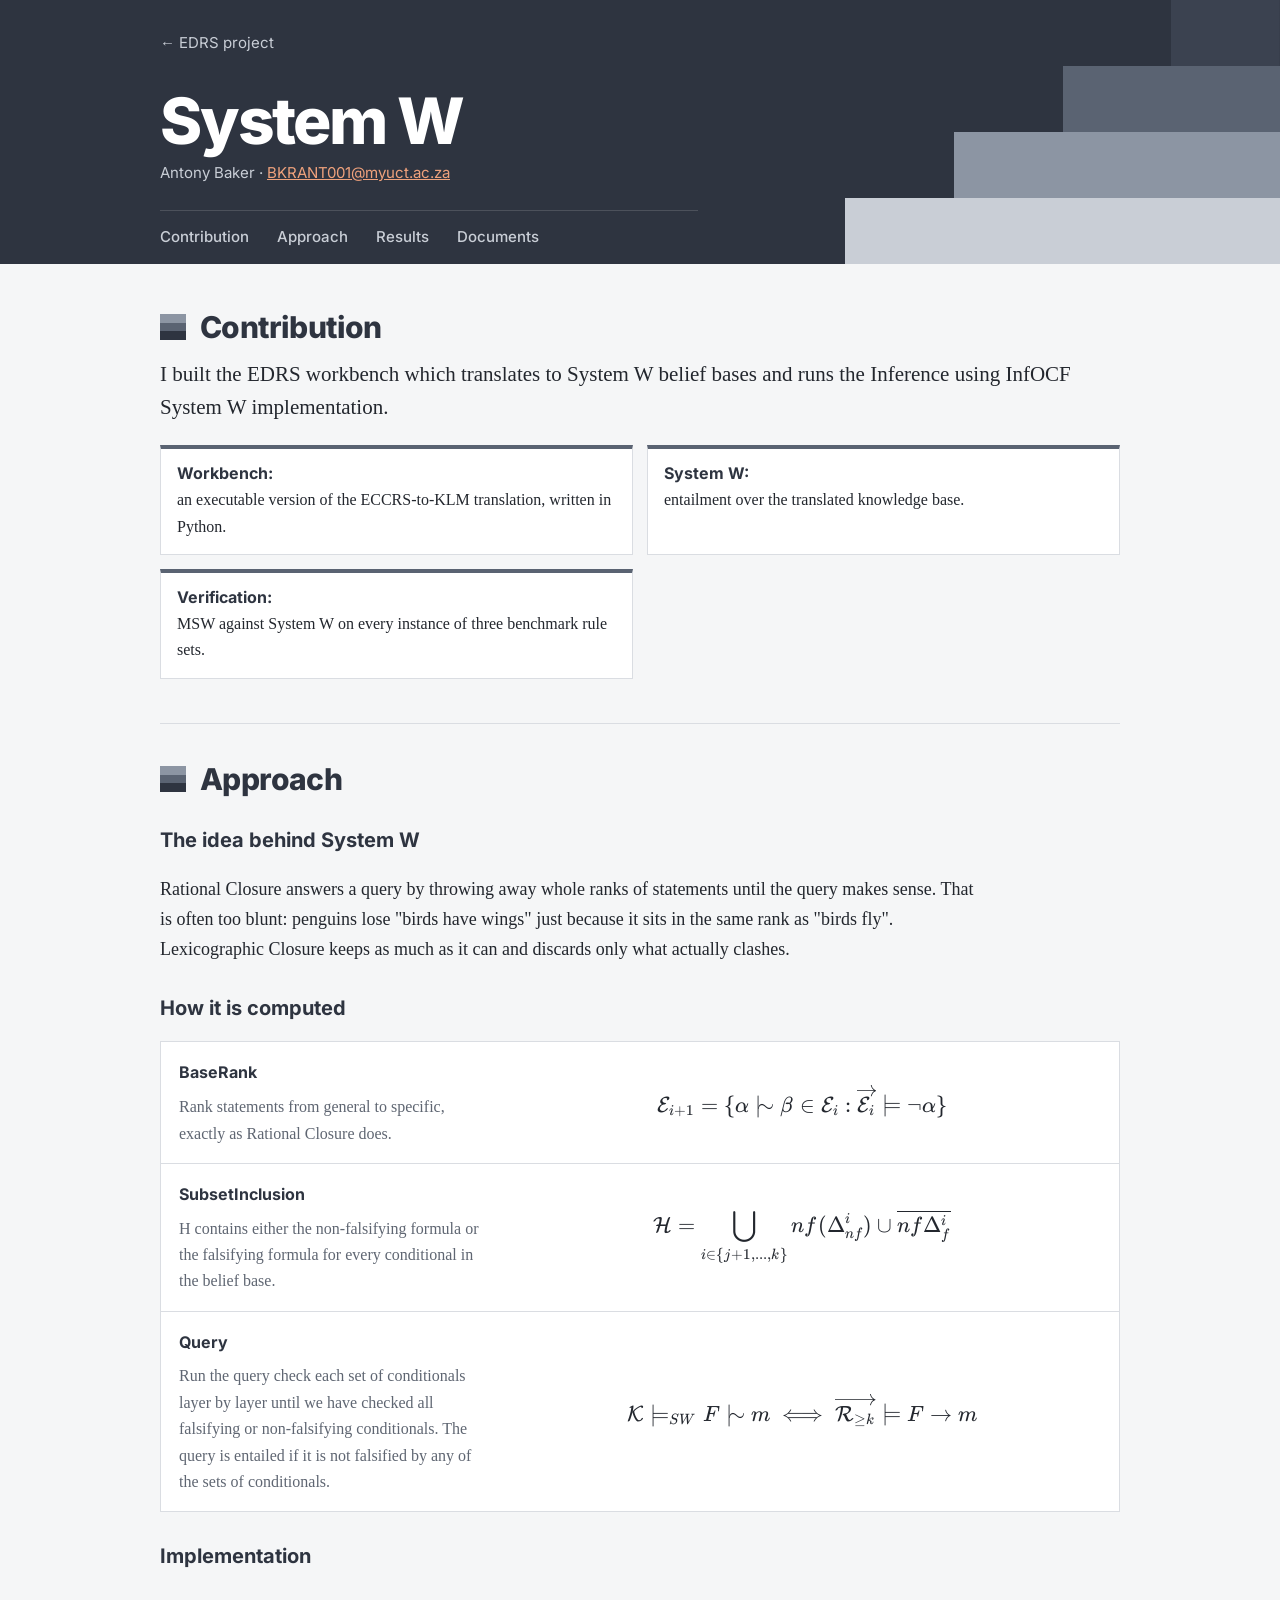
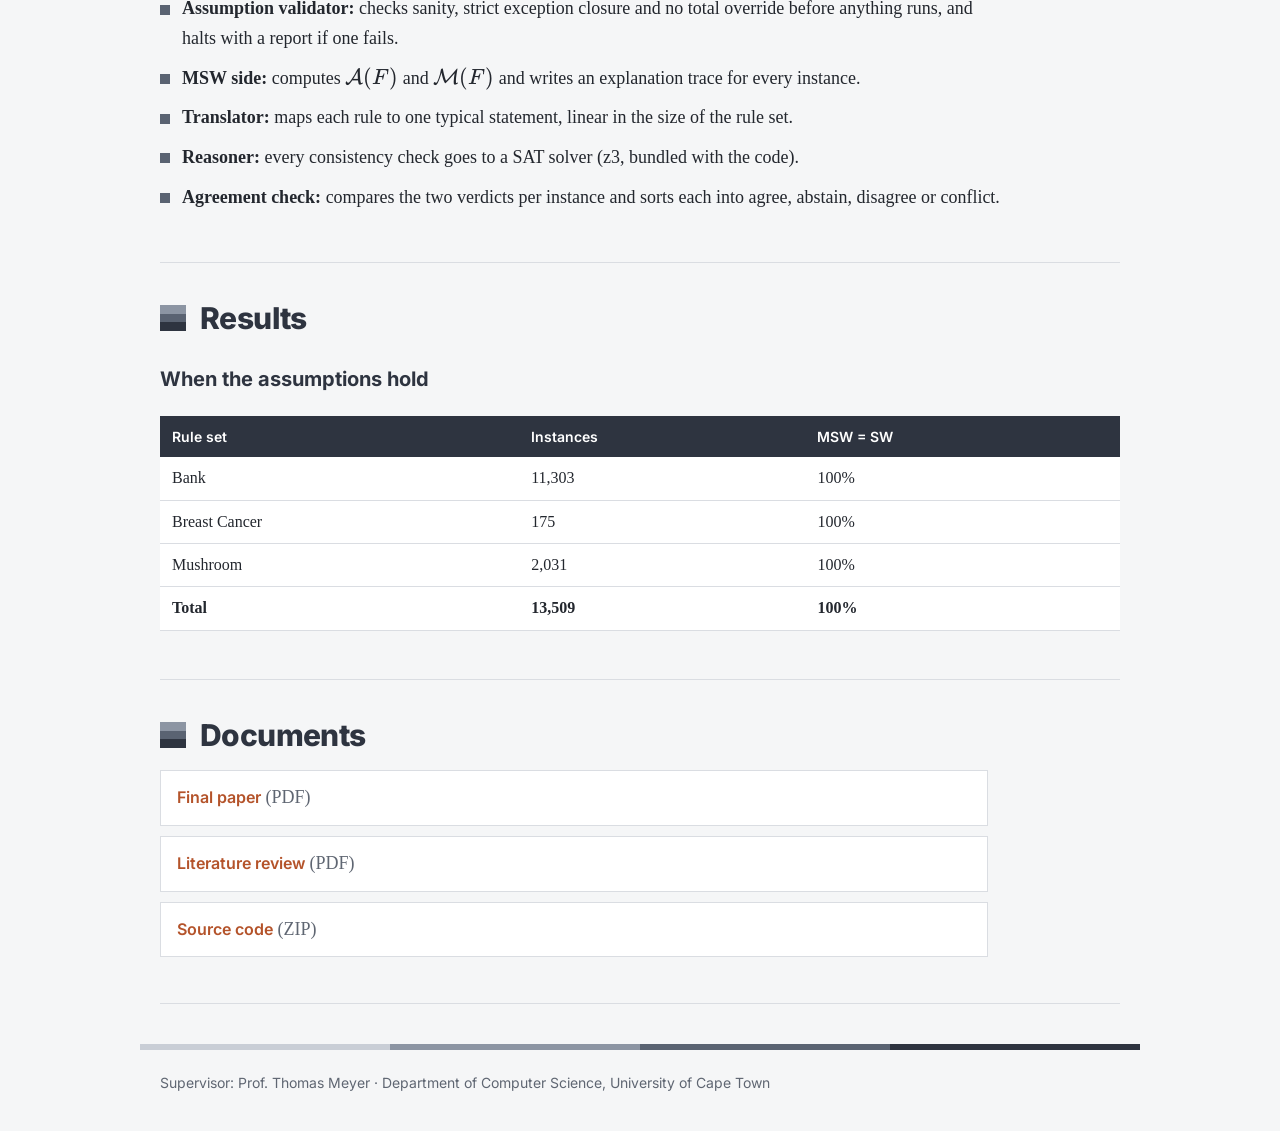
==== commit 4ac07eac: "Update source code link in index.html" ====
--- a/antony/index.html
+++ b/antony/index.html
@@ -3,7 +3,7 @@
 <head>
   <meta charset="utf-8">
   <meta name="viewport" content="width=device-width, initial-scale=1">
-  <title>Augustine Mochoeneng: Lexicographic Closure | EDRS</title>
+  <title>Antony Baker: Rational Closure | EDRS</title>
   <link rel="stylesheet" href="../style.css">
   <link rel="stylesheet" href="../katex/katex.min.css">
   <script defer src="../katex/katex.min.js"></script>
@@ -128,7 +128,7 @@
     <ul>
       <li><a href="docs/EDRS_Antony_Baker.pdf">Final paper</a> (PDF)</li>
       <li><a href="docs/Literature_Review___EDRS___Antony_Baker.pdf">Literature review</a> (PDF)</li>
-      <li><a href="docs/edrs-workbench.zip">Source code</a> (ZIP)</li>
+      <li><a href="docs/EDRS-main.zip">Source code</a> (ZIP)</li>
     </ul>
   </section>
 
--- a/style.css
+++ b/style.css
@@ -1,333 +1,469 @@
-
-body 
+/* EDRS project website: slate and rust, with strata (ranked layers) motifs */
+
+@font-face { font-family: "Inter"; font-weight: 400; font-style: normal; font-display: swap; src: url("fonts/inter-latin-400-normal.woff2") format("woff2"); }
+@font-face { font-family: "Inter"; font-weight: 500; font-style: normal; font-display: swap; src: url("fonts/inter-latin-500-normal.woff2") format("woff2"); }
+@font-face { font-family: "Inter"; font-weight: 600; font-style: normal; font-display: swap; src: url("fonts/inter-latin-600-normal.woff2") format("woff2"); }
+@font-face { font-family: "Inter"; font-weight: 700; font-style: normal; font-display: swap; src: url("fonts/inter-latin-700-normal.woff2") format("woff2"); }
+@font-face { font-family: "Inter"; font-weight: 800; font-style: normal; font-display: swap; src: url("fonts/inter-latin-800-normal.woff2") format("woff2"); }
+
+:root
+{
+  --bg: #F5F6F7;
+  --card: #FFFFFF;
+  --ink: #23272E;
+  --muted: #5F6672;
+  --rule: #DADDE2;
+  --slate: #2E3440;
+  --s0: #C9CED6;
+  --s1: #8C95A3;
+  --s2: #5A6372;
+  --rust: #B4532A;
+  --rust-dark: #8C3D1E;
+  --rust-light: #F0A27C;
+  --sans: "Inter", Helvetica, Arial, sans-serif;
+  --serif: Charter, "Bitstream Charter", Georgia, "Times New Roman", serif;
+  --gut: max(20px, calc((100% - 960px) / 2));
+}
+
+html { scroll-behavior: smooth; }
+
+body
 {
   margin: 0;
-  font-family: Georgia, "Times New Roman", serif;
-  line-height: 1.6;
-  color: #111;
-  background: #fff;
-}
-
-header, main, footer 
-{
+  background: var(--bg);
+  color: var(--ink);
+  font-family: var(--serif);
+  font-size: 18px;
+  line-height: 1.65;
+}
+
+a { color: var(--rust); }
+a:hover { color: var(--rust-dark); }
+:focus-visible { outline: 2px solid var(--rust); outline-offset: 2px; }
+
+h1, h2, h3, nav, th, caption, figcaption, .card strong { font-family: var(--sans); }
+
+/* ---------- Header (individual pages): slate block with a strata staircase ---------- */
+
+header
+{
+  position: relative;
+  overflow: hidden;
+  background: var(--slate);
+  color: #fff;
+  padding: 28px var(--gut) 0;
+}
+
+header > * { position: relative; z-index: 1; }
+
+header:not(.home)::after
+{
+  content: "";
+  position: absolute;
+  right: 0;
+  bottom: 0;
+  width: 34%;
+  height: 100%;
+  background:
+    linear-gradient(var(--s0), var(--s0)) right bottom / 100% 25% no-repeat,
+    linear-gradient(var(--s1), var(--s1)) right bottom / 75% 50% no-repeat,
+    linear-gradient(var(--s2), var(--s2)) right bottom / 50% 75% no-repeat,
+    linear-gradient(#3B4250, #3B4250) right bottom / 25% 100% no-repeat;
+}
+
+.back { margin: 0; }
+.back a { font: 15px var(--sans); color: var(--s0); text-decoration: none; }
+.back a:hover { color: #fff; }
+
+header h1
+{
+  max-width: none;
+  margin: 30px 0 10px;
+  font-size: clamp(40px, 6vw, 64px);
+  font-weight: 800;
+  line-height: 1.02;
+  letter-spacing: -0.035em;
+}
+
+.byline { margin: 0; font: 15px var(--sans); color: var(--s0); }
+.byline a { color: var(--rust-light); }
+
+nav
+{
+  display: flex;
+  flex-wrap: wrap;
+  gap: 4px 28px;
+  max-width: 56%;
+  margin-top: 28px;
+  padding: 14px 0;
+  border-top: 1px solid rgba(255, 255, 255, 0.14);
+  font-size: 15px;
+  font-weight: 500;
+}
+
+nav a
+{
+  color: var(--s0);
+  text-decoration: none;
+  border-bottom: 3px solid transparent;
+  padding-bottom: 11px;
+  margin-bottom: -14px;
+}
+
+nav a:hover, nav a:focus-visible { color: #fff; border-bottom-color: var(--rust); }
+
+/* ---------- Header (project page): hero with a worked Rational Closure example ---------- */
+
+header.home { padding: 0; background: var(--bg); color: var(--ink); }
+
+.hero
+{
+  display: grid;
+  grid-template-columns: minmax(0, 1fr);
   max-width: 960px;
   margin: 0 auto;
-  padding: 0 20px;
-}
-
-header img 
-{
-    width: 100%; 
-    height: auto; 
-    display: block; 
-}
-
-h1, h2, h3, nav, th, .card strong
-{
-  font-family: Helvetica, Arial, sans-serif;
-}
-
-nav 
+  padding: 48px 20px;
+}
+
+.hero-text
 {
   display: flex;
-  flex-wrap: wrap;
-  gap: 20px;
-  padding: 12px 0;
-  border-bottom: 1px solid #ddd;
-}
-
-nav a
-{ 
-    color: #111; 
-    text-decoration: none; 
-}
-nav a:hover 
-{ 
-    text-decoration: underline; 
-}
-
-section 
-{ 
-    padding: 24px 0; 
-    border-bottom: 1px solid #eee; 
-}
-
-dt { font-family: Helvetica, Arial, sans-serif; font-weight: bold; margin-top: 12px; }
+  flex-direction: column;
+  justify-content: space-between;
+  gap: 24px;
+}
+
+.kicker { margin: 0; font: 600 14px var(--sans); color: var(--rust); }
+
+header.home h1
+{
+  max-width: none;
+  margin: 12px 0 16px;
+  color: var(--slate);
+  font-size: clamp(36px, 5vw, 60px);
+}
+
+.summary { margin: 0; max-width: 36em; font-size: 19px; }
+.members { margin: 0; font: 14px var(--sans); color: var(--muted); }
+
+header.home nav
+{
+  max-width: none;
+  margin: 0;
+  padding: 14px var(--gut);
+  border: 0;
+  background: var(--slate);
+}
+
+/* ---------- Page body ---------- */
+
+main
+{
+  max-width: 960px;
+  margin: 0 auto;
+  padding: 8px 20px 40px;
+}
+
+section { padding: 28px 0; border-bottom: 1px solid var(--rule); }
+section section { padding: 16px 0 0; border-bottom: 0; }
+
+h2
+{
+  display: flex;
+  align-items: center;
+  gap: 14px;
+  margin: 10px 0 14px;
+  font-size: 30px;
+  font-weight: 800;
+  line-height: 1.15;
+  letter-spacing: -0.02em;
+  color: var(--slate);
+}
+
+h2::before
+{
+  content: "";
+  flex: none;
+  width: 26px;
+  height: 26px;
+  background: linear-gradient(var(--s1) 0 33.3%, var(--s2) 33.3% 66.6%, var(--slate) 66.6%);
+}
+
+h3 { margin: 28px 0 8px; font-size: 20px; font-weight: 700; color: var(--slate); }
+
+p, li { max-width: 46em; }
+
+.lead
+{
+  margin: 0 0 22px;
+  font-size: 21px;
+  line-height: 1.55;
+}
+
+.note { font-size: 0.9em; color: var(--muted); }
+.tag { font-size: 0.85em; color: var(--muted); }
+.punchline { font-size: 1.1em; color: var(--slate); }
+
+dt { font-family: var(--sans); font-weight: 700; margin-top: 12px; }
 dd { margin: 4px 0 0 20px; }
 code { font-family: "Courier New", monospace; }
 
-
-figure 
-{ 
-    margin: 20px 0; 
-}
-
-figure img 
-{ 
-    max-width: 100%; 
-    height: auto; 
-    display: block; 
-    margin: 0 auto; 
-}
-
-figcaption 
-{ font-size: 0.9em; 
-    color: #555; 
-    text-align: center;
-}
-
-table 
-{ 
-    border-collapse: collapse; 
-    margin: 20px 0; 
-    width: 100%; 
-}
-
-caption 
-{
-    text-align: left; 
-    font-size: 0.9em; 
-    color: #555; 
-    margin-bottom: 6px; 
-}
-
-th, td 
-{ 
-    padding: 6px 10px; 
-    border-bottom: 1px solid #ddd; 
-    text-align: left; 
-}
-
-.cards 
-{ 
-    display: grid; 
-    grid-template-columns: repeat(auto-fit, minmax(220px, 1fr)); 
-    gap: 16px; 
-}
-
-.card 
-{
-    display: block;
-    padding: 16px; 
-    border: 1px solid #ddd; 
-    color: #111; 
-    text-decoration: none; 
-}
-
-.card span 
-{
-    display: block; 
-    color: #555; 
-}
-
-.card:hover 
-{ 
-    border-color: #111; 
-}
-
-.back a, .byline 
-{
-    color: #555; 
-}
-
-footer 
-{ 
-    padding: 24px 20px; 
-    font-size: 0.9em; 
-    color: #555; 
-}
-
-
-#eccrs .lead { font-size: 1.2em; }
-
-#eccrs .rules { display: grid; gap: 10px; margin: 16px 0; }
-#eccrs .rule {
-  display: flex;
-  flex-wrap: wrap;
-  align-items: center;
-  gap: 12px;
-  padding: 12px 16px;
-  border: 1px solid #ddd;
-  border-radius: 10px;
-  font-family: Helvetica, Arial, sans-serif;
-}
-#eccrs .rule.exception { margin-left: 32px; border-left: 4px solid #3F86C2; }
-#eccrs .rid { font-weight: bold; min-width: 28px; }
-#eccrs .body { flex: 1; }
-#eccrs .label { padding: 2px 12px; border-radius: 999px; font-size: 0.85em; font-weight: bold; }
-#eccrs .label.yes { background: #EAF3FB; color: #3F86C2; }
-#eccrs .label.no { background: #111; color: #fff; }
-#eccrs .tag { width: 100%; font-size: 0.8em; color: #3F86C2; margin-left: 40px; }
-
-#eccrs .steps { display: grid; gap: 12px; margin: 16px 0; }
-#eccrs .step {
+/* Lists of rules, statements and closures: small strata markers */
+
+ul.rules, ul.closures { list-style: none; padding: 0; margin: 16px 0; }
+
+ul.rules > li, ul.closures > li
+{
+  position: relative;
+  padding: 5px 0 5px 22px;
+}
+
+ul.rules > li::before, ul.closures > li::before
+{
+  content: "";
+  position: absolute;
+  left: 0;
+  top: 0.85em;
+  width: 10px;
+  height: 10px;
+  background: var(--s2);
+}
+
+/* Contribution bullets become tiles */
+
+#contribution ul.rules
+{
+  display: grid;
+  grid-template-columns: repeat(auto-fit, minmax(320px, 1fr));
+  gap: 14px;
+}
+
+#contribution ul.rules > li
+{
+  max-width: none;
+  padding: 14px 16px;
+  background: var(--card);
+  border: 1px solid var(--rule);
+  border-top: 4px solid var(--s2);
+  font-size: 16px;
+}
+
+#contribution ul.rules > li::before { content: none; }
+#contribution ul.rules > li b { display: block; margin-bottom: 4px; font: 700 16px var(--sans); color: var(--slate); }
+
+/* Step-by-step formulas: stacked like ranks */
+
+.steps
+{
+  display: grid;
+  grid-template-columns: minmax(0, 1fr);
+  margin: 16px 0;
+  background: var(--card);
+  border: 1px solid var(--rule);
+}
+
+.step
+{
   display: flex;
   flex-wrap: wrap;
   align-items: center;
   gap: 8px 24px;
   padding: 16px 18px;
-  border: 1px solid #ddd;
-  border-radius: 12px;
+  border-bottom: 1px solid var(--rule);
   overflow-x: auto;
 }
-#eccrs .lead 
-{
-    font-size: 1.2em; 
-}
-
-#eccrs .rules
+
+.step:last-child { border-bottom: 0; }
+
+.step .what { flex: 0 1 300px; }
+.step strong { font: 700 16px var(--sans); color: var(--slate); }
+.step p { margin: 6px 0 0; font-size: 16px; color: var(--muted); }
+.step > span { flex: 1; min-width: 0; max-width: 100%; }
+.step .katex-display { margin: 0; }
+.katex-display { max-width: 100%; overflow-x: auto; overflow-y: hidden; }
+.step ul.closures { flex: 1; margin: 0; }
+
+.step .n
+{
+  display: inline-flex;
+  align-items: center;
+  justify-content: center;
+  width: 24px;
+  height: 24px;
+  margin-right: 8px;
+  background: var(--slate);
+  color: #fff;
+  font: 700 13px var(--sans);
+}
+
+/* Worked traces */
+
+.trace
 {
   list-style: none;
   padding: 0;
   margin: 16px 0;
-}
-
-#eccrs .rules li
-{
-  padding: 4px 0;
-}
-
-#eccrs .tag
-{
-  font-size: 0.85em;
-  color: #555;
-}
-
-#eccrs .steps
+  max-width: 46em;
+  background: var(--card);
+  border: 1px solid var(--rule);
+}
+
+.trace li { padding: 8px 16px; border-bottom: 1px solid var(--rule); }
+.trace li:last-child { border-bottom: 0; }
+
+.trace .k
+{
+  display: inline-block;
+  min-width: 90px;
+  font: 700 13px var(--sans);
+  color: var(--rust);
+}
+
+.trace li.answer { background: var(--slate); color: #fff; font-weight: bold; font-size: 1.1em; }
+.trace li.answer .k { color: var(--rust-light); }
+
+/* Tables */
+
+table
+{
+  width: 100%;
+  margin: 20px 0;
+  border-collapse: collapse;
+  background: var(--card);
+  font-size: 16px;
+}
+
+caption
+{
+  caption-side: top;
+  padding-bottom: 8px;
+  font-size: 14px;
+  color: var(--muted);
+  text-align: left;
+}
+
+th
+{
+  padding: 9px 12px;
+  background: var(--slate);
+  color: #fff;
+  font-size: 14px;
+  font-weight: 600;
+  text-align: left;
+}
+
+td { padding: 8px 12px; border-bottom: 1px solid var(--rule); text-align: left; }
+tbody tr:hover td { background: #F0F2F4; }
+
+/* Big-number results strip */
+
+.stats { display: flex; flex-wrap: wrap; gap: 20px 56px; margin: 8px 0 24px; }
+
+.stat
+{
+  margin: 0;
+  font: 800 clamp(36px, 5vw, 48px)/1 var(--sans);
+  letter-spacing: -0.03em;
+  color: var(--slate);
+}
+
+.stat small { display: block; margin-top: 8px; font-size: 14px; font-weight: 500; letter-spacing: 0; color: var(--muted); }
+.stat.hot { color: var(--rust); }
+
+/* Team cards */
+
+.cards
 {
   display: grid;
-  gap: 12px;
-  margin: 16px 0;
-}
-
-#eccrs .step
-{
-  display: flex;
-  flex-wrap: wrap;
-  align-items: center;
-  gap: 8px 24px;
-  padding: 16px 18px;
-  border: 1px solid #ddd;
-  border-radius: 12px;
-  overflow-x: auto;
-}
-
-#eccrs .step .what
-{
-  flex: 0 1 300px;
-}
-
-#eccrs .step strong
-{
-  font-family: Helvetica, Arial, sans-serif;
-}
-
-#eccrs .step p
-{
-  margin: 6px 0 0;
-  color: #555;
-}
-
-#eccrs .step .katex-display
-{
-  flex: 1;
-  margin: 0;
-}
-
-#eccrs .note
-{
-  font-size: 0.9em;
-  color: #555;
-}
-
-#eccrs .trace
-{
-  list-style: none;
-  padding: 0;
-  margin: 16px 0;
-}
-
-#eccrs .trace li
-{
-  padding: 6px 0;
-}
-
-#eccrs .trace .k
-{
-  display: inline-block;
-  min-width: 80px;
-  font-family: Helvetica, Arial, sans-serif;
-  font-size: 0.8em;
-  font-weight: bold;
-  text-transform: uppercase;
-  letter-spacing: 0.06em;
-  color: #3F86C2;
-}
-
-#eccrs .trace li.answer
-{
-  font-weight: bold;
-  font-size: 1.15em;
-}
-
-#eccrs .punchline
-{
-  font-size: 1.1em;
-}
-
-.wb
-{
-  width: 100%;
-  height: auto;
+  grid-template-columns: repeat(auto-fit, minmax(220px, 1fr));
+  background: var(--card);
+  border: 1px solid var(--rule);
+}
+
+.card
+{
   display: block;
-}
-
-.wb .lines
-{
-  fill: none;
-  stroke: #111;
-  stroke-width: 1.6;
-}
-
-.wb marker path
-{
-  fill: #111;
-}
-
-.wb rect
-{
-  stroke: #111;
-  stroke-width: 1.6;
-  transition: fill 0.15s;
-}
-
-.wb a text
-{
-  font: bold 17px Helvetica, Arial, sans-serif;
-  text-anchor: middle;
-  dominant-baseline: central;
-  fill: #111;
-  pointer-events: none;
-}
-
-.wb a
-{
-  cursor: pointer;
-}
-
-.wb a:hover rect,
-.wb a:focus rect
-{
-  fill: #CFE3F6;
-}
-
-.wb .lbl
-{
-  font: italic 13px Georgia, serif;
-  fill: #555;
-}
-
-html
-{
-  scroll-behavior: smooth;
-}
+  padding: 18px 20px;
+  border-top: 5px solid var(--s1);
+  border-right: 1px solid var(--rule);
+  color: var(--ink);
+  text-decoration: none;
+}
+
+.card:nth-child(2) { border-top-color: var(--s2); }
+.card:nth-child(3) { border-top-color: var(--slate); border-right: 0; }
+.card:hover { background: #F0F2F4; color: var(--ink); }
+.card:hover strong { color: var(--rust); }
+.card strong { display: block; font-size: 17px; font-weight: 700; color: var(--slate); }
+.card span { display: block; font-size: 15px; color: var(--muted); }
+
+/* Documents */
+
+#documents ul { list-style: none; padding: 0; display: grid; gap: 10px; max-width: 46em; }
+
+#documents li
+{
+  padding: 12px 16px;
+  background: var(--card);
+  border: 1px solid var(--rule);
+  color: var(--muted);
+}
+
+#documents li a { font: 600 16px var(--sans); text-decoration: none; }
+#documents li a:hover { text-decoration: underline; }
+
+/* Figures and the workbench diagram */
+
+figure { margin: 20px 0; }
+figure img { display: block; max-width: 100%; height: auto; margin: 0 auto; }
+figcaption { font-size: 14px; color: var(--muted); text-align: center; }
+
+.wb { display: block; width: 100%; height: auto; }
+.wb .lines { fill: none; stroke: var(--slate); stroke-width: 1.6; }
+.wb marker path { fill: var(--slate); }
+.wb rect { stroke: var(--slate); stroke-width: 1.6; transition: fill 0.15s; }
+.wb a text { font: 600 17px var(--sans); text-anchor: middle; dominant-baseline: central; fill: var(--slate); pointer-events: none; }
+.wb a { cursor: pointer; }
+.wb a:hover rect, .wb a:focus rect { fill: #F6E3DA; }
+.wb .lbl { font: italic 13px var(--serif); fill: var(--muted); }
+
+/* Footer with a strata rule */
+
+footer
+{
+  max-width: 960px;
+  margin: 0 auto;
+  padding: 30px 20px 40px;
+  background: linear-gradient(to right, var(--s0) 0 25%, var(--s1) 25% 50%, var(--s2) 50% 75%, var(--slate) 75%) top / 100% 6px no-repeat;
+  font: 14px var(--sans);
+  color: var(--muted);
+}
+
+footer p { margin: 0; max-width: none; }
+
+/* ---------- Small screens ---------- */
+
+@media (max-width: 760px)
+{
+  body { font-size: 17px; }
+
+  header:not(.home)::after { width: 30%; opacity: 0.5; }
+  header h1 { max-width: none; }
+  nav { max-width: none; gap: 4px 20px; }
+
+  .hero { padding: 32px 20px; }
+
+
+  h2 { font-size: 26px; }
+  .lead { font-size: 19px; }
+
+  table { display: block; overflow-x: auto; }
+
+  .card { border-right: 0; border-bottom: 1px solid var(--rule); }
+}
+
+@media (prefers-reduced-motion: reduce)
+{
+  html { scroll-behavior: auto; }
+  .wb rect { transition: none; }
+}
